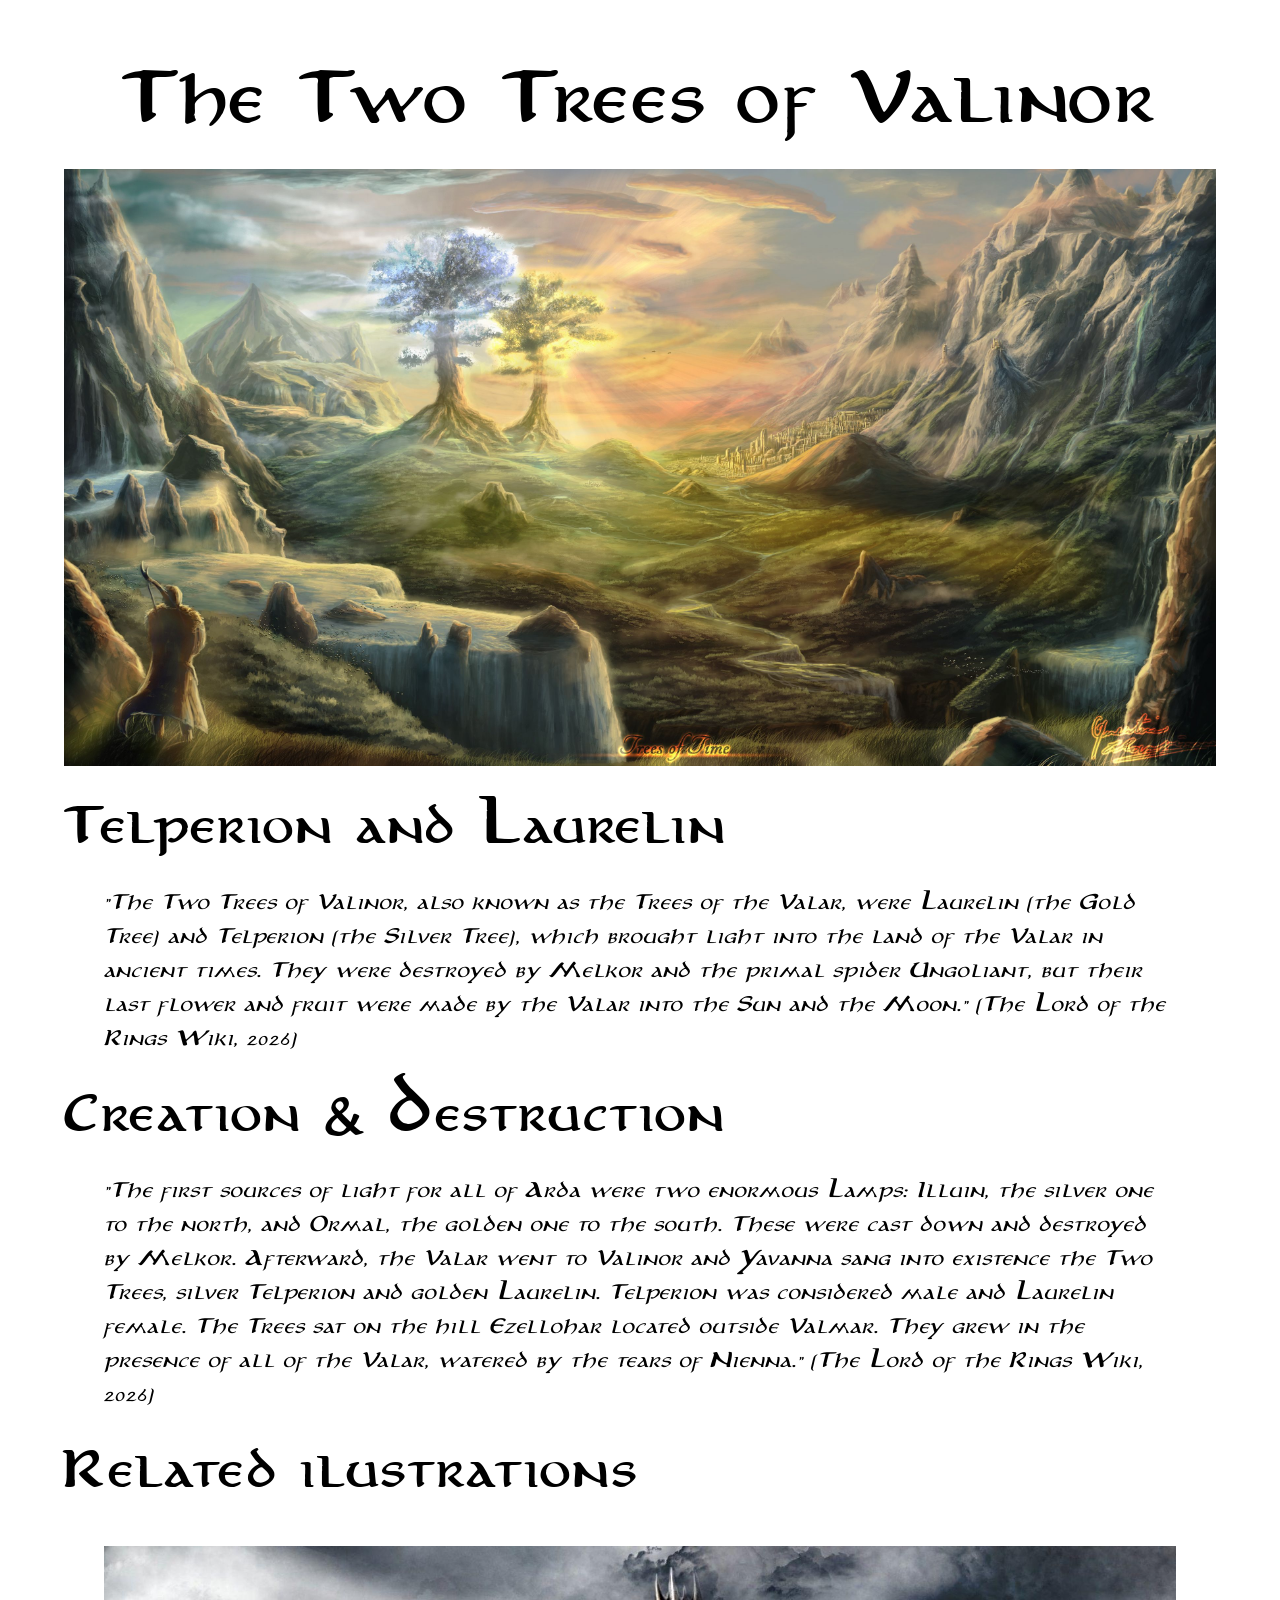
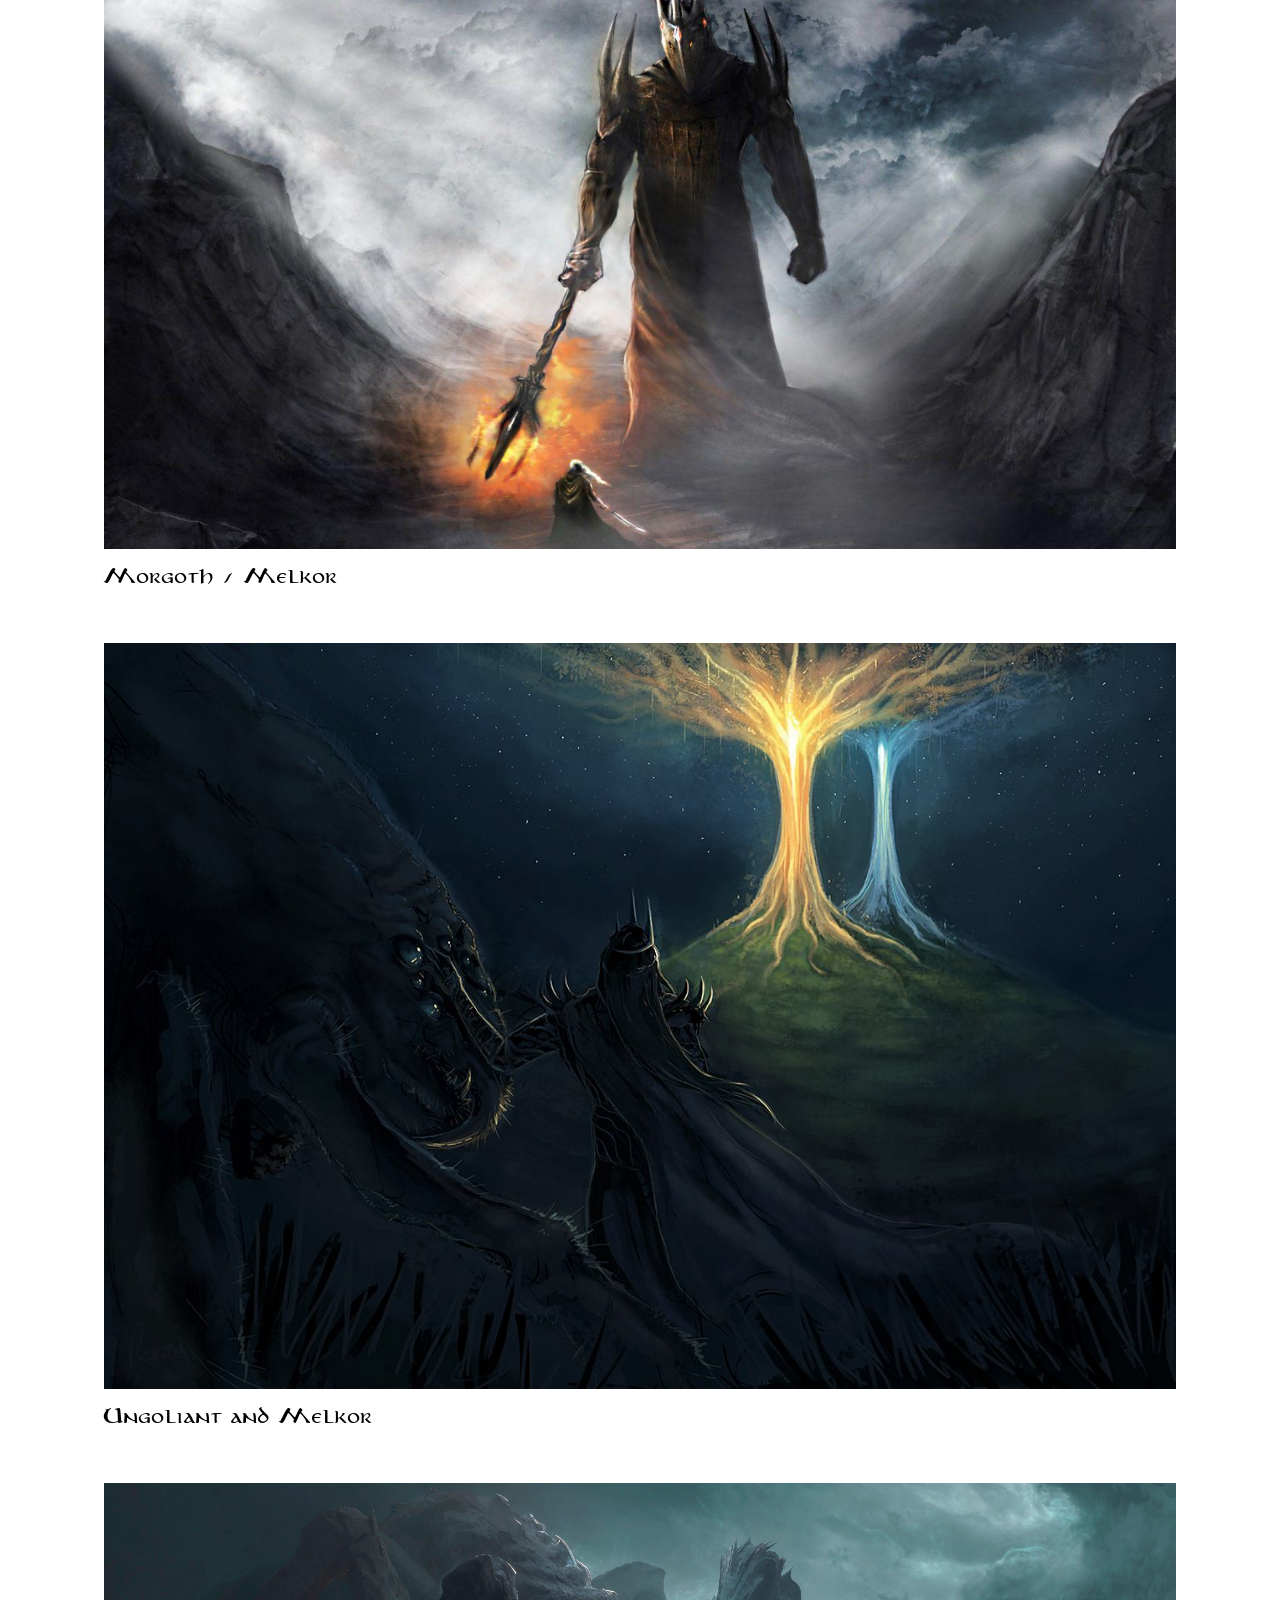
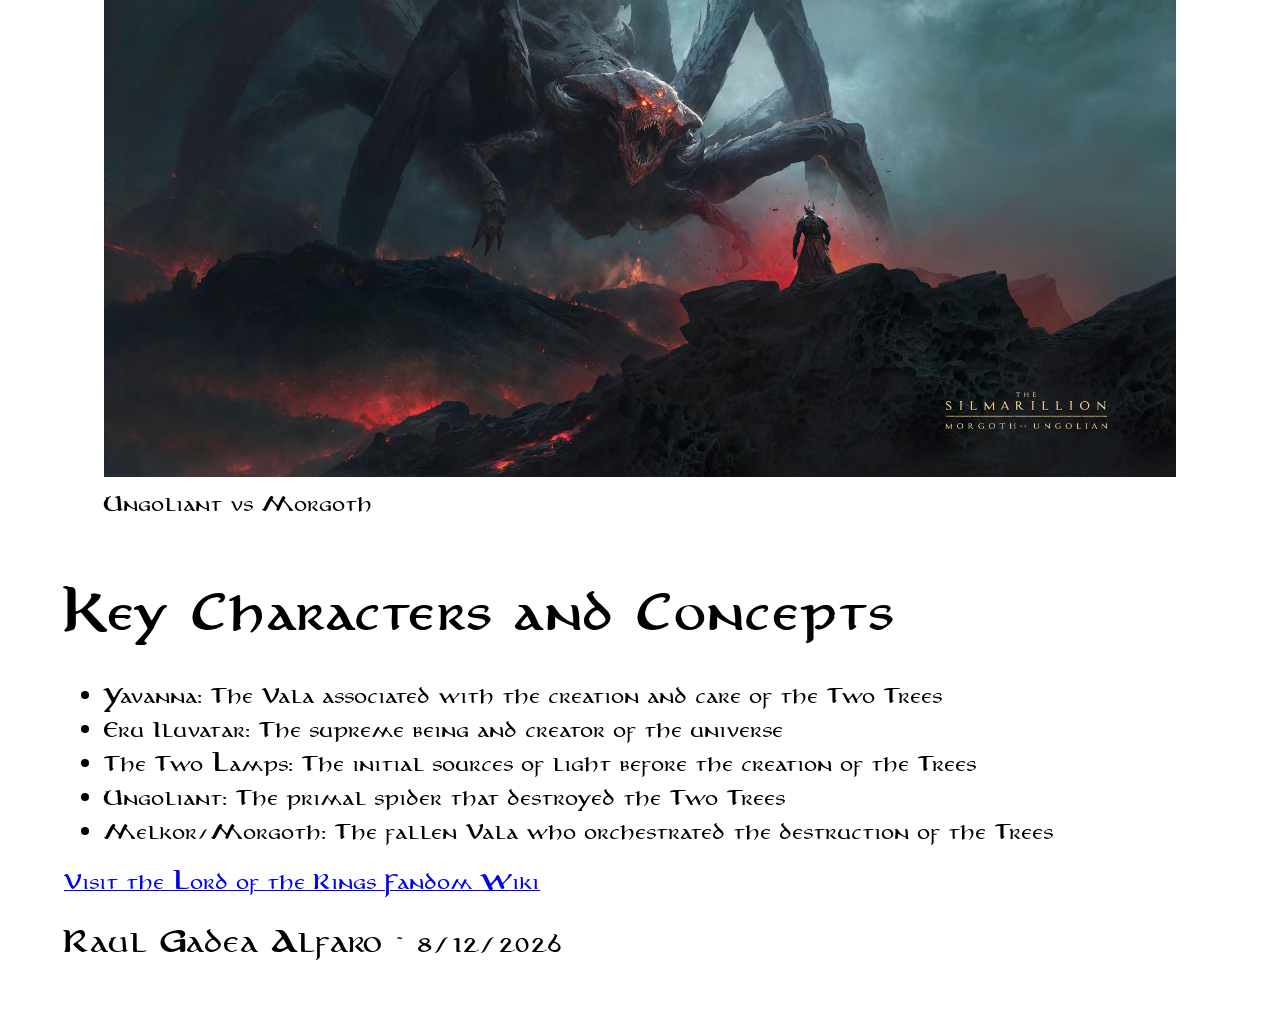
==== homeworks/HW1/index.html @ 0cbee0a8 "Homework #1: HTML + CCS SPA" ====
<!DOCTYPE html>
<html lang='en'>
<head>
  <meta charset='utf-8'>
  <meta name='viewport' content='width=device-width, initial-scale=1'>
  <title>Silmarillion: The Two Trees of Valinor</title>
  <link rel='stylesheet' href='styles.css'>
</head>
<body>
  <h1>The Two Trees of Valinor</h1>
  <div class="image-wrapper">
    <img src="TelperionAndLaurelin.jpg" alt="Telperion and Laurelin">
  </div>
  <h2> Telperion and Laurelin</h2>
    <blockquote cite="https://lotr.fandom.com/wiki/Two_Trees_of_Valinor">
    <i>"The Two Trees of Valinor, also known as the Trees of the Valar, were Laurelin (the Gold Tree) 
      and Telperion (the Silver Tree), which brought light into the land of the Valar in ancient times.
      They were destroyed by Melkor and the primal spider Ungoliant, but their last flower and fruit
      were made by the Valar into the Sun and the Moon." <cite>(The Lord of the Rings Wiki, 2026)</cite></i>
  </blockquote>
  <h2>Creation & Destruction</h2>
  <blockquote cite="https://lotr.fandom.com/wiki/Two_Trees_of_Valinor">
    <i>"The first sources of light for all of Arda were two enormous Lamps: Illuin, the silver one to the north,
     and Ormal, the golden one to the south. These were cast down and destroyed by Melkor.
     Afterward, the Valar went to Valinor and Yavanna sang into existence the Two Trees, 
     silver Telperion and golden Laurelin. Telperion was considered male and Laurelin female. 
    The Trees sat on the hill Ezellohar located outside Valmar.
    They grew in the presence of all of the Valar, watered by the tears of Nienna."
  <cite>(The Lord of the Rings Wiki, 2026)</cite></i>
  </blockquote>
  <h2> Related ilustrations</h2>
  <div class="image-wrapper">
    <figure>
      <img src="Morgoth.jpg" alt="Morgoth or Melkor"></li>
      <figcaption>Morgoth / Melkor</figcaption>
    </figure>
  </div>
  <hr style="opacity:0">
    <div class="image-wrapper">
      <figure>
        <img src="ungoliantAndMelkor.jpg" alt="Ungoliant and Melkor"></li>
        <figcaption>Ungoliant and Melkor</figcaption>
    </figure>
  </div>
  <hr style="opacity:0">
  <div class="image-wrapper">
    <figure>
      <img src="UngoliantVsMorgoth.jpeg" alt="Ungoliant vs Morgoth"></li>
      <figcaption>Ungoliant vs Morgoth</figcaption>
    </figure>
  </div>
  <hr style="opacity:0">
  <h3>Key Characters and Concepts</h3>
  <ul>
    <li>Yavanna: The Vala associated with the creation and care of the Two Trees</li>
    <li>Eru Iluvatar: The supreme being and creator of the universe</li>
    <li>The Two Lamps: The initial sources of light before the creation of the Trees</li>
    <li>Ungoliant: The primal spider that destroyed the Two Trees</li>
    <li>Melkor/Morgoth: The fallen Vala who orchestrated the destruction of the Trees</li>
  </ul>
  <a href="https://lotr.fandom.com/wiki/Main_Page"> Visit the Lord of the Rings Fandom Wiki</a>
</body>
<footer>
<p>Raul Gadea Alfaro ~ 8/12/2026</p>
</footer> 
</html>
---- homeworks/HW1/styles.css ----
@font-face {
  font-family: "Aniron";
  src: url(./fonts/anirm___.ttf) format("truetype"); /*TrueTypeFormat = TTF*/
  font-weight: normal; /*normal or bold*/
  font-style: normal; /*normal or italic*/
  font-display: swap; /*Fallback font while the main font is loading*/
}

@font-face {
  font-family: "Aniron";
  src: url("./fonts/anirb___.ttf") format("truetype");
  font-weight: bold;
  font-style: normal; /*normal or italic*/
  font-display: swap; /*Fallback font while the main font is loading*/
}

body{
  font-family: "Aniron", sans-serif; /*Preferred font, Fallback font*/
  font-weight: normal;
  margin: 5%;
  padding: 0;
}

h1{
  font-family: "Aniron", sans-serif; /*Preferred font, Fallback font*/
  text-align: center;
  font-weight: bold;
  font-size: clamp(1.75rem, 4vw + 1rem, 3.5rem);
  line-height: 1.2;
}

h2 {
  font-family: "Aniron", sans-serif; /*Preferred font, Fallback font*/
  text-align: left;
  font-weight: bold;
  font-size: clamp(1.375rem, 2.5vw + 1rem, 2.5rem);
  line-height: 1.3;
}

h3 {
  font-family: "Aniron", sans-serif; /*Preferred font, Fallback font*/
  text-align: left;
  font-weight: bold;
  font-size: clamp(1.375rem, 2.5vw + 1rem, 2.5rem);
  line-height: 1.3;
}

p {
  font-weight: normal;
  font-size: clamp(1.125rem, 2vw + 0.5rem, 1.5rem);
  line-height: 1.5;
}

.image-wrapper{ 
  display: flex;
  justify-content: center;
  align-items: center;
  width: 100%;
}

.image-wrapper img {
  max-width: 100%;
  height: auto;
}
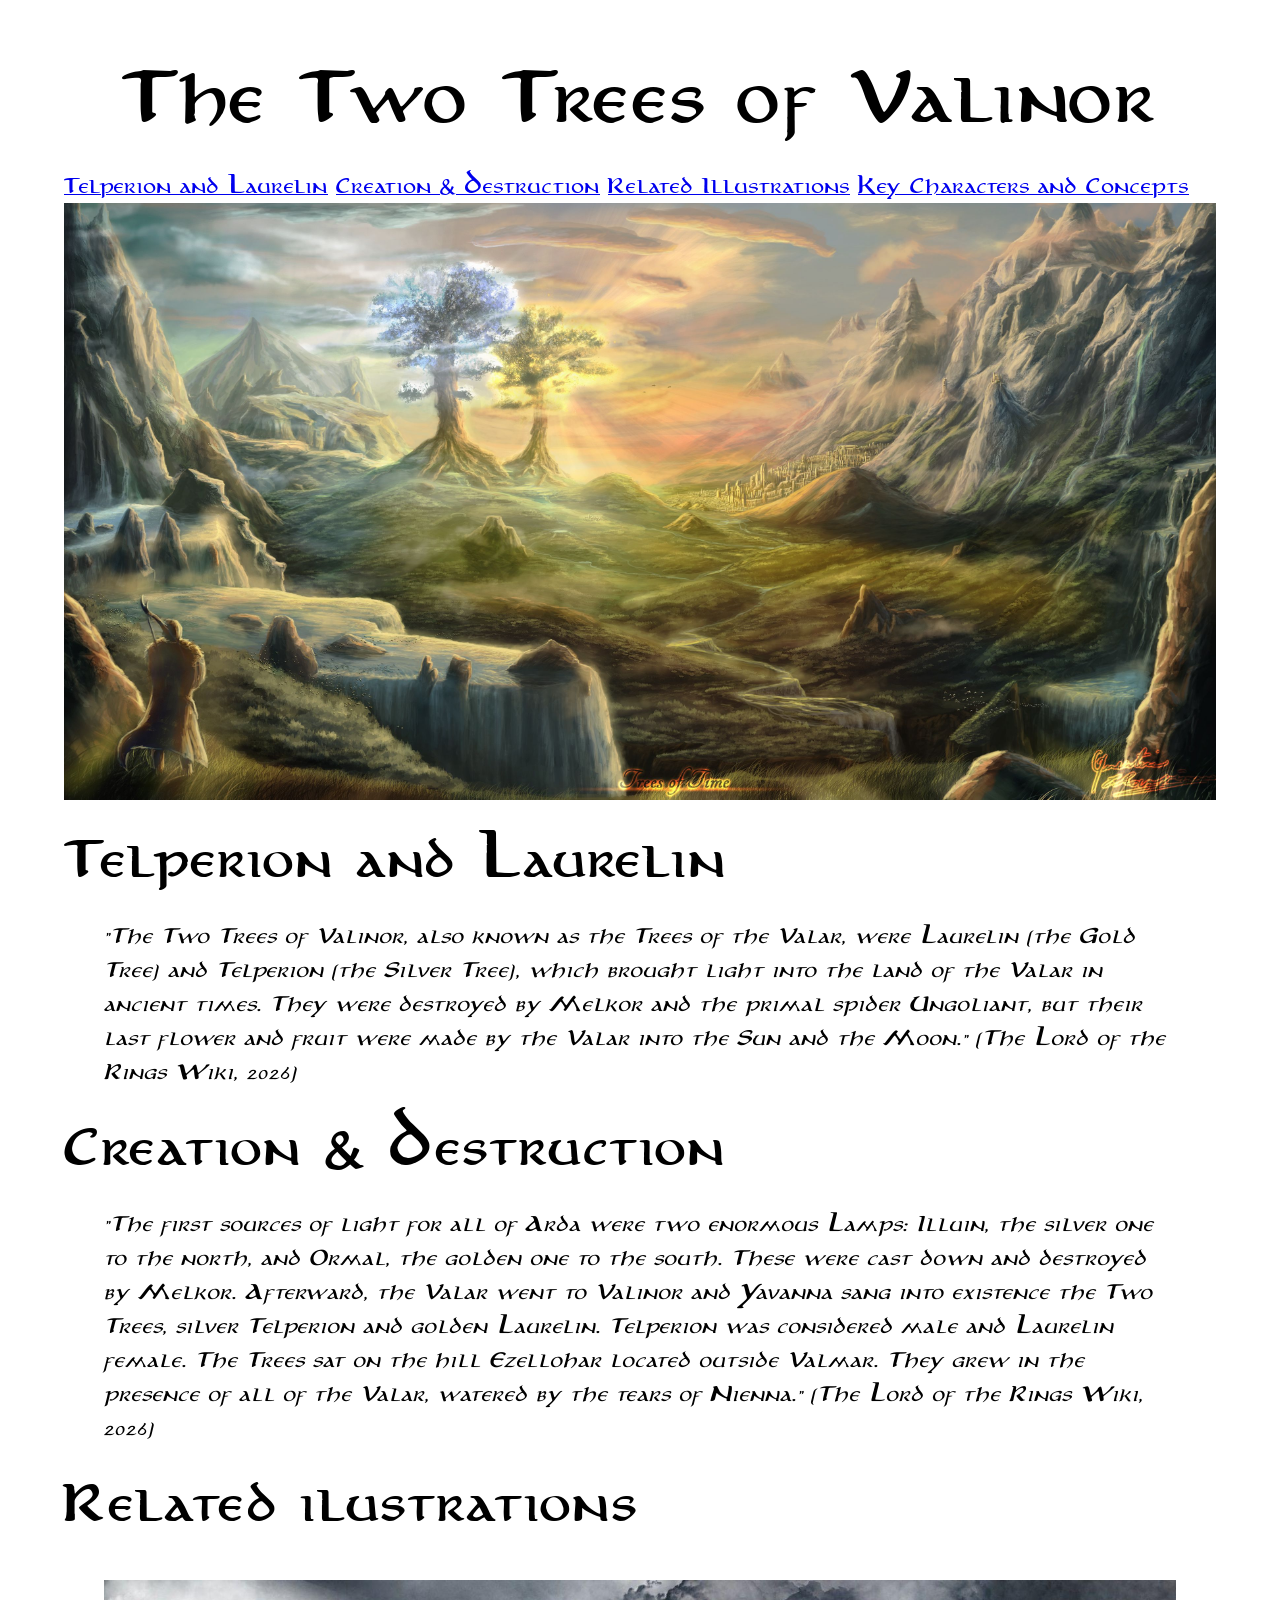
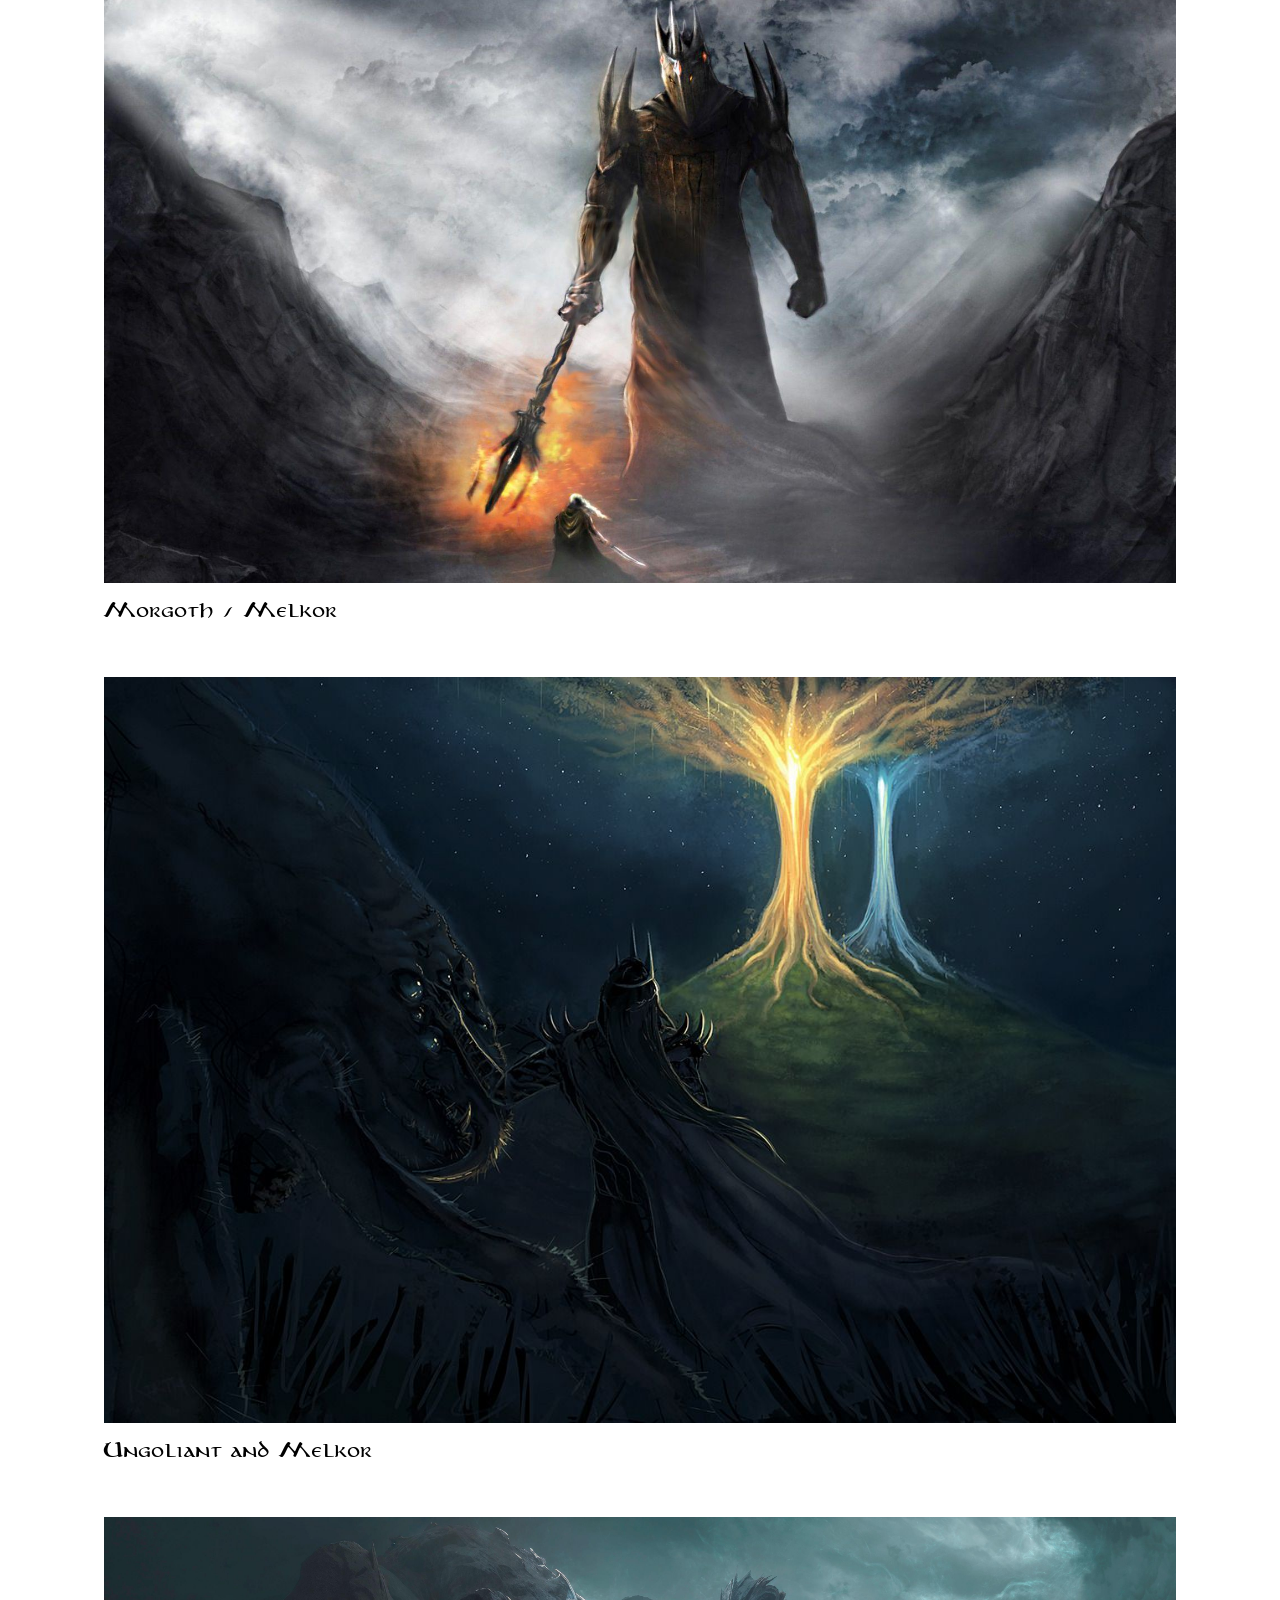
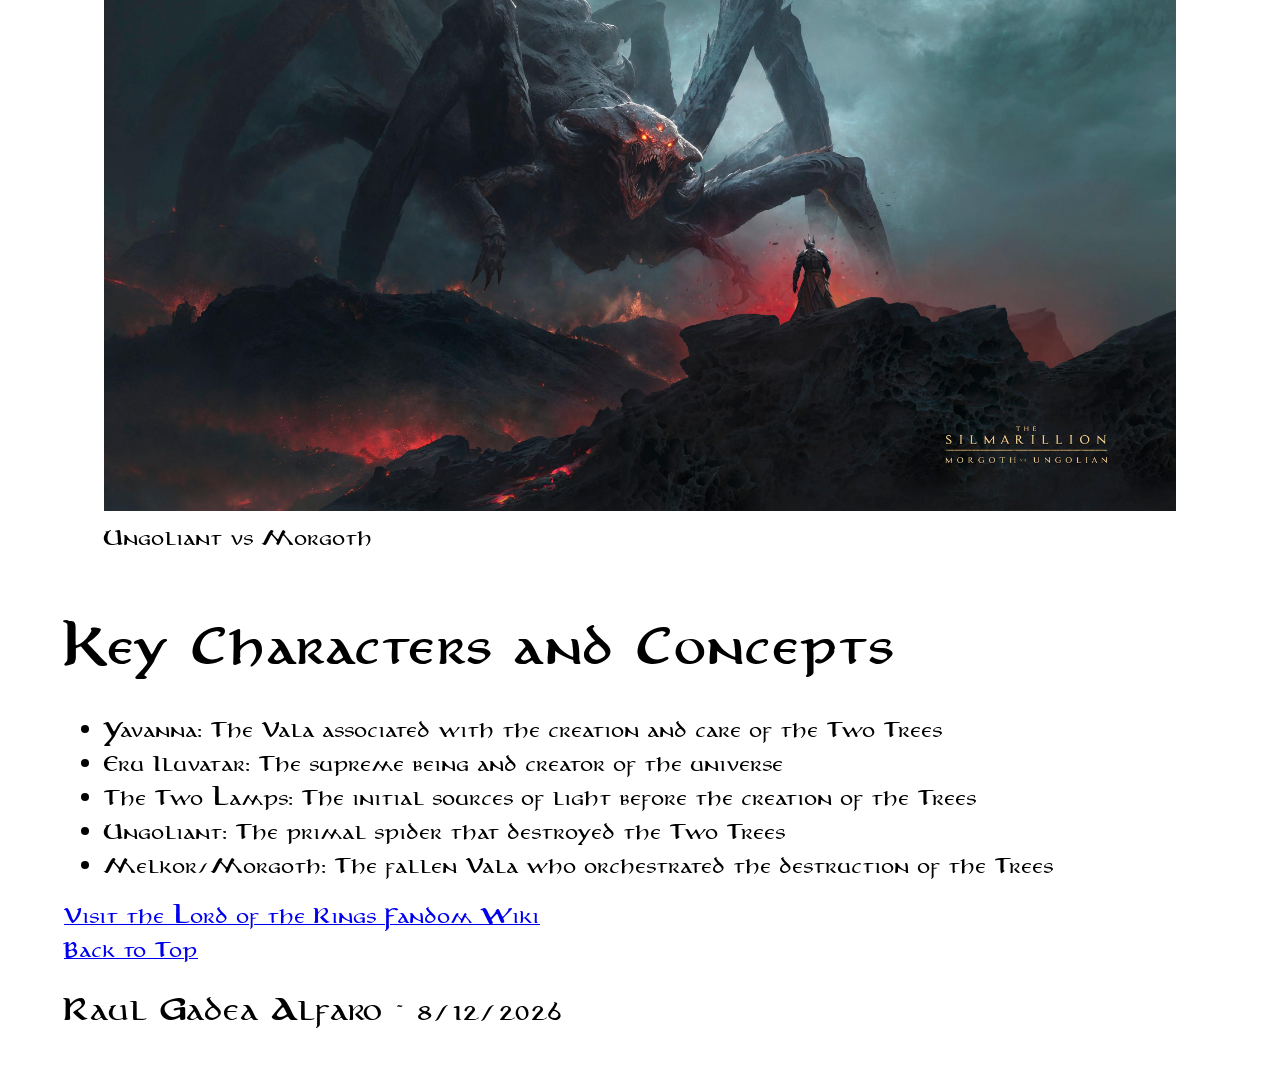
==== commit aa4c1862: "HW1 fixed" ====
--- a/homeworks/HW1/index.html
+++ b/homeworks/HW1/index.html
@@ -6,19 +6,27 @@
   <title>Silmarillion: The Two Trees of Valinor</title>
   <link rel='stylesheet' href='styles.css'>
 </head>
+<header id="top">
+  <h1>The Two Trees of Valinor</h1>
+  <nav>
+    <a href="#telperionAndLaurelin">Telperion and Laurelin</a>
+    <a href="#creationAndDestruction">Creation & Destruction</a>
+    <a href="#relatedIllustrations">Related Illustrations</a>
+    <a href="#keyCharactersAndConcepts">Key Characters and Concepts</a>
+  </nav>
+</header>
 <body>
-  <h1>The Two Trees of Valinor</h1>
   <div class="image-wrapper">
     <img src="TelperionAndLaurelin.jpg" alt="Telperion and Laurelin">
   </div>
-  <h2> Telperion and Laurelin</h2>
+  <h2 id="telperionAndLaurelin"> Telperion and Laurelin</h2>
     <blockquote cite="https://lotr.fandom.com/wiki/Two_Trees_of_Valinor">
     <i>"The Two Trees of Valinor, also known as the Trees of the Valar, were Laurelin (the Gold Tree) 
       and Telperion (the Silver Tree), which brought light into the land of the Valar in ancient times.
       They were destroyed by Melkor and the primal spider Ungoliant, but their last flower and fruit
       were made by the Valar into the Sun and the Moon." <cite>(The Lord of the Rings Wiki, 2026)</cite></i>
   </blockquote>
-  <h2>Creation & Destruction</h2>
+  <h2 id="creationAndDestruction">Creation & Destruction</h2>
   <blockquote cite="https://lotr.fandom.com/wiki/Two_Trees_of_Valinor">
     <i>"The first sources of light for all of Arda were two enormous Lamps: Illuin, the silver one to the north,
      and Ormal, the golden one to the south. These were cast down and destroyed by Melkor.
@@ -28,7 +36,7 @@
     They grew in the presence of all of the Valar, watered by the tears of Nienna."
   <cite>(The Lord of the Rings Wiki, 2026)</cite></i>
   </blockquote>
-  <h2> Related ilustrations</h2>
+  <h2 id="relatedIllustrations"> Related ilustrations</h2>
   <div class="image-wrapper">
     <figure>
       <img src="Morgoth.jpg" alt="Morgoth or Melkor"></li>
@@ -50,7 +58,7 @@
     </figure>
   </div>
   <hr style="opacity:0">
-  <h3>Key Characters and Concepts</h3>
+  <h3 id="keyCharactersAndConcepts">Key Characters and Concepts</h3>
   <ul>
     <li>Yavanna: The Vala associated with the creation and care of the Two Trees</li>
     <li>Eru Iluvatar: The supreme being and creator of the universe</li>
@@ -61,6 +69,7 @@
   <a href="https://lotr.fandom.com/wiki/Main_Page"> Visit the Lord of the Rings Fandom Wiki</a>
 </body>
 <footer>
-<p>Raul Gadea Alfaro ~ 8/12/2026</p>
+  <a href="#top">Back to Top</a>
+  <p>Raul Gadea Alfaro ~ 8/12/2026</p>
 </footer> 
 </html>
--- a/homeworks/HW1/styles.css
+++ b/homeworks/HW1/styles.css
@@ -12,6 +12,10 @@
   font-weight: bold;
   font-style: normal; /*normal or italic*/
   font-display: swap; /*Fallback font while the main font is loading*/
+}
+
+html {
+  scroll-behavior: smooth;
 }
 
 body{
